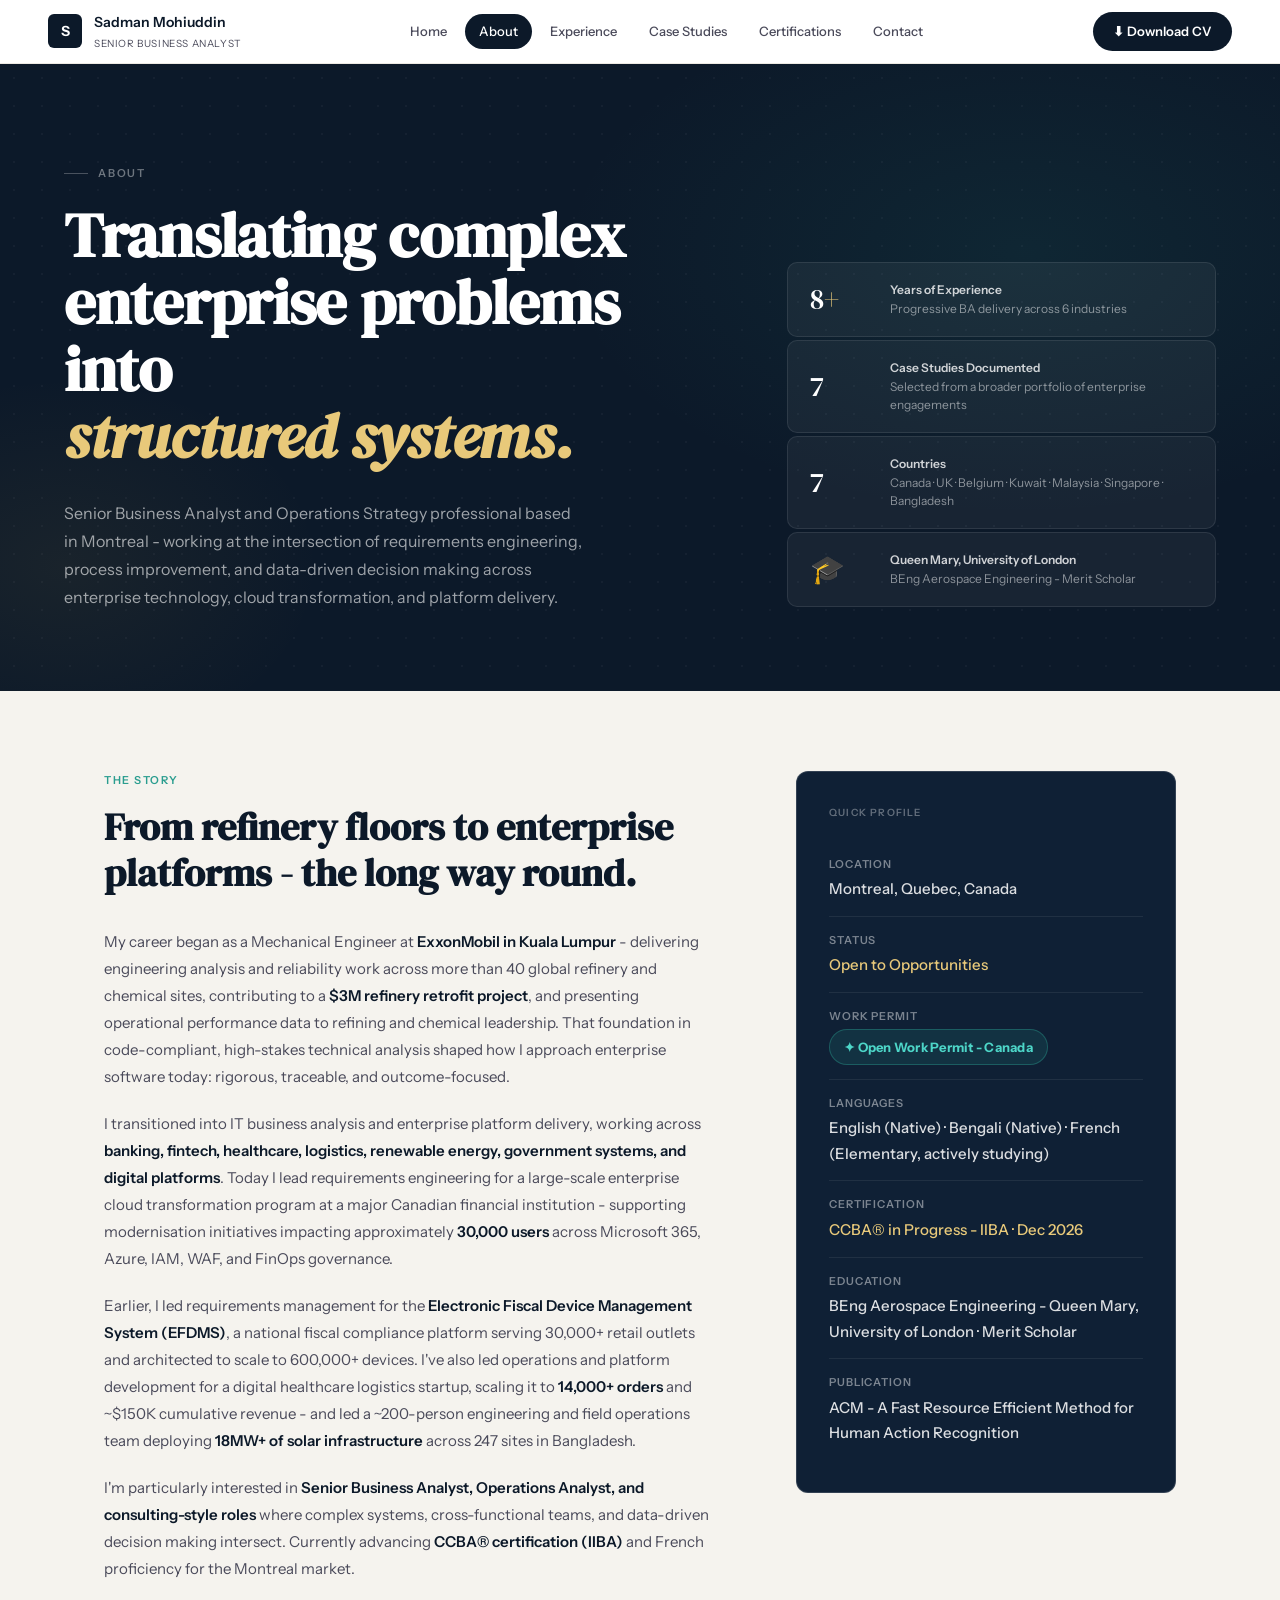
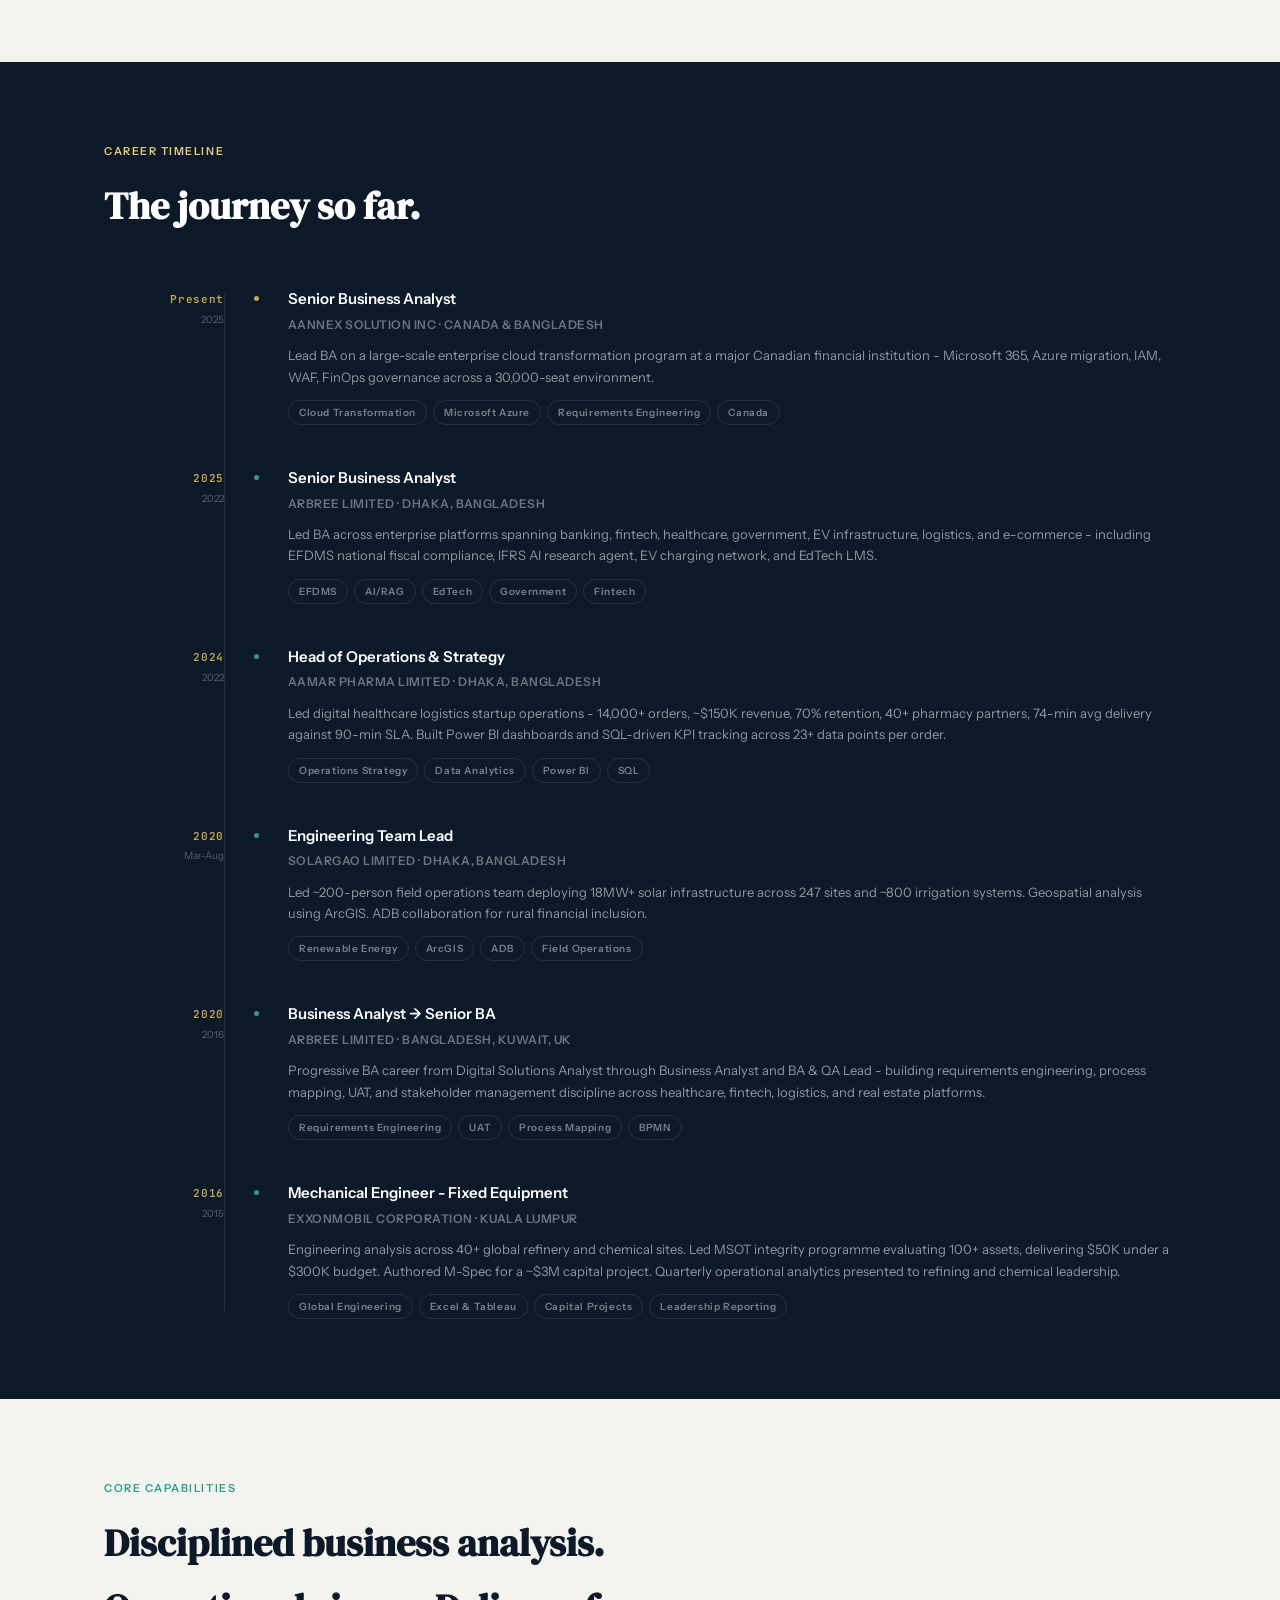
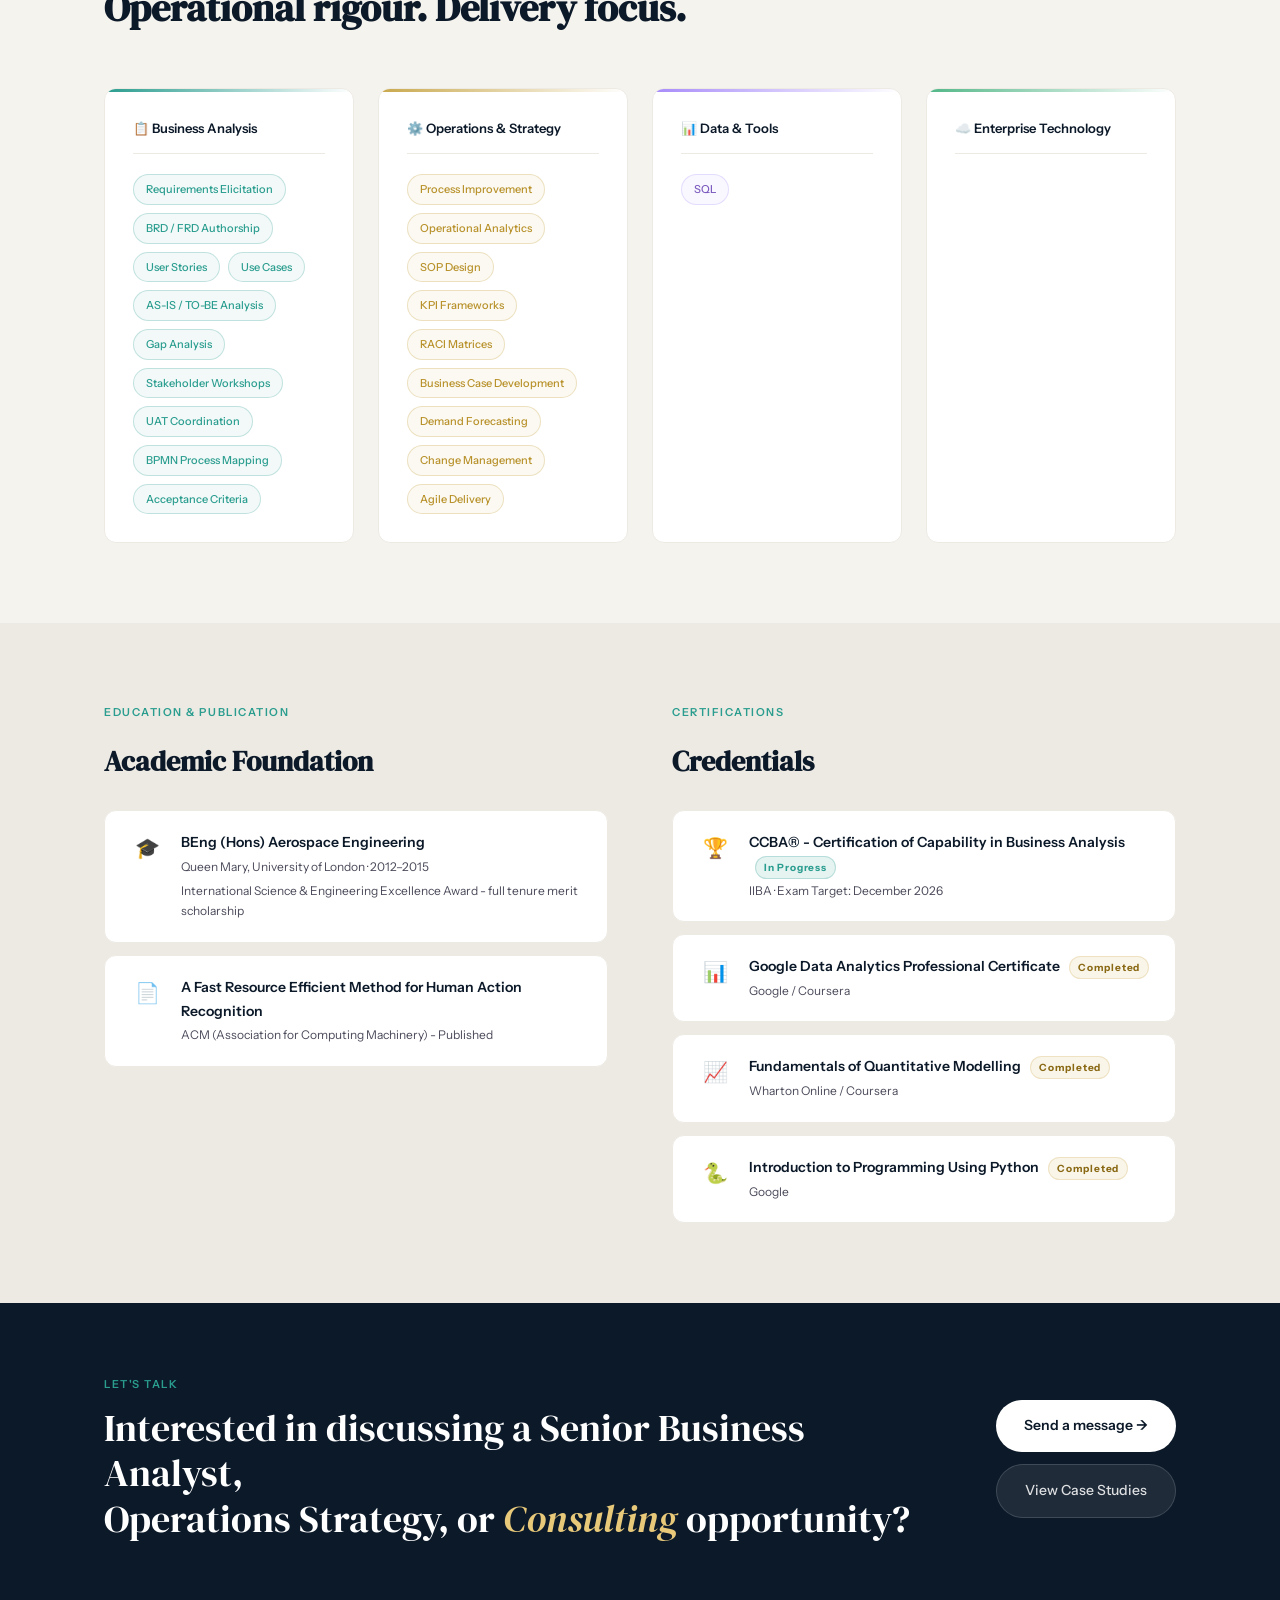
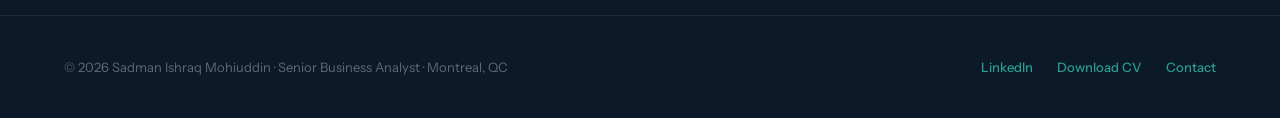
==== public/about.html @ eb1c975e "Changes Co-authored-by: SadmanIshraqMohiuddin <38718132+SadmanIshraqMohiuddin@users.noreply.github.c" ====
<!DOCTYPE html>
<html lang="en">
<head>
<meta charset="UTF-8">
<meta name="viewport" content="width=device-width, initial-scale=1.0">
<title>About - Sadman Ishraq Mohiuddin</title>
<link rel="preconnect" href="https://fonts.googleapis.com">
<link href="https://fonts.googleapis.com/css2?family=DM+Serif+Display:ital@0;1&family=Instrument+Sans:wght@400;500;600&family=JetBrains+Mono:wght@400;500&display=swap" rel="stylesheet">
<style>
:root{
  --cream:#f5f3ee;--cream-dark:#edeae3;--navy:#0c1929;--navy-mid:#152538;--navy-light:#1e3a52;
  --gold:#c9a84c;--gold-light:#e8c97a;--teal:#2a9d8f;
  --text-dark:#1a1a2e;--text-mid:#4a4a5a;
  --serif:'DM Serif Display',Georgia,serif;--sans:'Instrument Sans',sans-serif;--mono:'JetBrains Mono',monospace;
  --radius:12px
}
*,*::before,*::after{box-sizing:border-box;margin:0;padding:0}
html{scroll-behavior:smooth;color-scheme:light}
body{background:#fff;color:var(--text-dark);font-family:var(--sans);font-size:15px;line-height:1.7;overflow-x:hidden}

/* NAV */
.nav{background:rgba(255,255,255,.95);backdrop-filter:blur(12px);border-bottom:1px solid var(--cream-dark);padding:0 48px;height:64px;display:flex;align-items:center;justify-content:space-between;position:sticky;top:0;z-index:100}
.nav-brand{display:flex;align-items:center;gap:12px;text-decoration:none}
.nav-avatar{width:34px;height:34px;background:var(--navy);border-radius:6px;display:flex;align-items:center;justify-content:center;color:#fff;font-weight:700;font-size:14px}
.nav-name{font-size:14px;font-weight:600;color:var(--navy)}
.nav-role{font-size:10px;color:var(--text-mid);letter-spacing:.06em;text-transform:uppercase}
.nav-links{display:flex;align-items:center;gap:4px}
.nav-link{font-size:13px;font-weight:500;color:var(--text-mid);text-decoration:none;padding:6px 14px;border-radius:100px;transition:all .2s}
.nav-link:hover{color:var(--navy);background:var(--cream)}
.nav-link.active{background:var(--navy);color:#fff}
.nav-cv{font-size:13px;font-weight:600;padding:8px 20px;background:var(--navy);color:#fff;border-radius:100px;text-decoration:none}

/* HERO */
.hero{background:var(--navy);padding:100px 64px 80px;position:relative;overflow:hidden}
.hero::before{content:'';position:absolute;inset:0;background-image:radial-gradient(rgba(255,255,255,.035) 1px,transparent 1px);background-size:28px 28px;pointer-events:none}
.hero::after{content:'';position:absolute;inset:0;background:radial-gradient(ellipse 60% 70% at 80% 30%,rgba(42,157,143,.1) 0%,transparent 60%),radial-gradient(ellipse 40% 60% at 5% 80%,rgba(201,168,76,.07) 0%,transparent 50%);pointer-events:none}
.hero-inner{max-width:1200px;margin:0 auto;display:grid;grid-template-columns:1.2fr 0.8fr;gap:80px;align-items:end;position:relative;z-index:1}
.hero-label{font-size:11px;font-weight:600;letter-spacing:.16em;text-transform:uppercase;color:rgba(255,255,255,.4);margin-bottom:20px;display:flex;align-items:center;gap:10px}
.hero-label::before{content:'';width:24px;height:1px;background:rgba(255,255,255,.25)}
.hero h1{font-family:var(--serif);font-size:clamp(38px,5vw,62px);color:#fff;line-height:1.08;margin-bottom:28px;letter-spacing:-.3px}
.hero h1 em{color:var(--gold-light);font-style:italic}
.hero-sub{color:rgba(255,255,255,.6);font-size:16px;line-height:1.75;max-width:520px}
.hero-right{display:flex;flex-direction:column;gap:3px;padding-bottom:4px}
.quick-stat{background:rgba(255,255,255,.05);border:1px solid rgba(255,255,255,.09);border-radius:10px;padding:18px 22px;display:flex;align-items:center;gap:16px;transition:background .2s}
.quick-stat:hover{background:rgba(255,255,255,.09)}
.qs-num{font-family:var(--serif);font-size:28px;color:#fff;line-height:1;min-width:64px}
.qs-num em{font-style:normal;color:var(--gold-light)}
.qs-label{font-size:12px;color:rgba(255,255,255,.5);line-height:1.5}
.qs-label strong{color:rgba(255,255,255,.8);font-weight:600;display:block;margin-bottom:1px}

/* NARRATIVE */
.narrative-section{background:var(--cream);padding:80px 0}
.narrative-inner{max-width:1200px;margin:0 auto;padding:0 64px;display:grid;grid-template-columns:1fr 380px;gap:80px;align-items:start}
.narrative-text .section-label{font-size:11px;font-weight:600;letter-spacing:.14em;text-transform:uppercase;color:var(--teal);margin-bottom:16px}
.narrative-text h2{font-family:var(--serif);font-size:clamp(28px,3vw,38px);color:var(--navy);line-height:1.2;margin-bottom:32px}
.narrative-para{font-size:15px;color:var(--text-mid);line-height:1.8;margin-bottom:20px}
.narrative-para:last-child{margin-bottom:0}
.narrative-para strong{color:var(--navy);font-weight:600}
.narrative-card{background:#0f2035;border:1px solid rgba(255,255,255,.15);border-radius:var(--radius);padding:32px;position:sticky;top:80px}
.nc-label{font-size:10px;font-weight:600;letter-spacing:.12em;text-transform:uppercase;color:rgba(255,255,255,.35);margin-bottom:20px}
.nc-item{padding:14px 0;border-bottom:1px solid rgba(255,255,255,.07);display:flex;flex-direction:column;gap:3px}
.nc-item:last-child{border-bottom:none}
.nc-key{font-size:11px;font-weight:600;letter-spacing:.08em;text-transform:uppercase;color:rgba(255,255,255,.45)}
.nc-val{font-size:15px;color:rgba(255,255,255,.85);font-weight:500}
.nc-val.gold{color:var(--gold-light)}

/* TIMELINE */
.timeline-section{background:var(--navy);padding:80px 0}
.timeline-inner{max-width:1200px;margin:0 auto;padding:0 64px}
.timeline-inner .section-label{font-size:11px;font-weight:600;letter-spacing:.14em;text-transform:uppercase;color:var(--gold-light);margin-bottom:12px}
.timeline-inner h2{font-family:var(--serif);font-size:clamp(28px,3vw,40px);color:#fff;margin-bottom:48px}
.tl{display:flex;flex-direction:column;gap:0;position:relative}
.tl::before{content:'';position:absolute;left:120px;top:8px;bottom:8px;width:1px;background:rgba(255,255,255,.1)}
.tl-item{display:grid;grid-template-columns:120px 1fr;gap:32px;align-items:start;padding-bottom:40px;position:relative;opacity:0;transform:translateX(-20px);transition:opacity .5s ease,transform .5s ease}
.tl-item.visible{opacity:1;transform:translateX(0)}
.tl-item:last-child{padding-bottom:0}
.tl-date{text-align:right;padding-top:4px}
.tl-year{font-family:var(--mono);font-size:11px;font-weight:600;color:var(--gold);letter-spacing:.06em}
.tl-period{font-size:10px;color:rgba(255,255,255,.3);margin-top:2px}
.tl-content{padding-left:32px;position:relative}
.tl-content::before{content:'';position:absolute;left:-4px;top:8px;width:9px;height:9px;border-radius:50%;background:var(--teal);border:2px solid var(--navy);z-index:1}
.tl-item:first-child .tl-content::before{background:var(--gold)}
.tl-role{font-size:15px;font-weight:600;color:#fff;margin-bottom:3px}
.tl-company{font-size:12px;font-weight:600;letter-spacing:.04em;color:rgba(255,255,255,.4);margin-bottom:10px;text-transform:uppercase}
.tl-desc{font-size:13px;color:rgba(255,255,255,.55);line-height:1.65}
.tl-tags{display:flex;flex-wrap:wrap;gap:6px;margin-top:12px}
.tl-tag{font-size:10px;font-weight:600;letter-spacing:.06em;padding:3px 10px;border-radius:100px;border:1px solid rgba(255,255,255,.1);color:rgba(255,255,255,.45)}

/* CAPABILITIES */
.cap-section{background:var(--cream);padding:80px 0}
.cap-inner{max-width:1200px;margin:0 auto;padding:0 64px}
.cap-inner .section-label{font-size:11px;font-weight:600;letter-spacing:.14em;text-transform:uppercase;color:var(--teal);margin-bottom:12px}
.cap-inner h2{font-family:var(--serif);font-size:clamp(28px,3vw,40px);color:var(--navy);margin-bottom:48px}
.cap-grid{display:grid;grid-template-columns:repeat(4,1fr);gap:24px}
.cap-col{background:#fff;border:1px solid var(--cream-dark);border-radius:var(--radius);padding:28px;position:relative;overflow:hidden}
.cap-col::before{content:'';position:absolute;top:0;left:0;right:0;height:3px}
.cap-col:nth-child(1)::before{background:linear-gradient(90deg,var(--teal),transparent)}
.cap-col:nth-child(2)::before{background:linear-gradient(90deg,var(--gold),transparent)}
.cap-col:nth-child(3)::before{background:linear-gradient(90deg,#a78bfa,transparent)}
.cap-col:nth-child(4)::before{background:linear-gradient(90deg,#52b788,transparent)}
.cap-col-title{font-size:13px;font-weight:600;color:var(--navy);margin-bottom:20px;display:flex;align-items:center;gap:8px;padding-bottom:14px;border-bottom:1px solid var(--cream-dark)}
.cap-pills{display:flex;flex-wrap:wrap;gap:8px}
.cap-pill{font-size:11px;font-weight:500;padding:5px 12px;border-radius:100px;border:1px solid;transition:all .2s;cursor:default}
.cap-col:nth-child(1) .cap-pill{color:#2a9d8f;border-color:rgba(42,157,143,.25);background:rgba(42,157,143,.06)}
.cap-col:nth-child(2) .cap-pill{color:#b8912a;border-color:rgba(201,168,76,.3);background:rgba(201,168,76,.07)}
.cap-col:nth-child(3) .cap-pill{color:#7c5cbf;border-color:rgba(167,139,250,.25);background:rgba(167,139,250,.07)}
.cap-col:nth-child(4) .cap-pill{color:#2d7a52;border-color:rgba(82,183,136,.25);background:rgba(82,183,136,.07)}
.cap-col:nth-child(1) .cap-pill:hover{background:rgba(42,157,143,.14)}
.cap-col:nth-child(2) .cap-pill:hover{background:rgba(201,168,76,.16)}
.cap-col:nth-child(3) .cap-pill:hover{background:rgba(167,139,250,.15)}
.cap-col:nth-child(4) .cap-pill:hover{background:rgba(82,183,136,.14)}

/* CREDENTIALS */
.cred-section{background:var(--cream-dark);padding:80px 0}
.cred-inner{max-width:1200px;margin:0 auto;padding:0 64px;display:grid;grid-template-columns:1fr 1fr;gap:64px}
.cred-block .section-label{font-size:11px;font-weight:600;letter-spacing:.14em;text-transform:uppercase;color:var(--teal);margin-bottom:16px}
.cred-block h2{font-family:var(--serif);font-size:28px;color:var(--navy);margin-bottom:24px}
.cred-item{background:#fff;border:1px solid var(--cream-dark);border-radius:var(--radius);padding:20px 24px;margin-bottom:12px;display:flex;gap:16px;align-items:flex-start}
.cred-item:last-child{margin-bottom:0}
.cred-icon{font-size:20px;flex-shrink:0;width:36px;text-align:center}
.cred-title{font-size:14px;font-weight:600;color:var(--navy);margin-bottom:2px}
.cred-sub{font-size:12px;color:var(--text-mid)}
.cred-badge{font-size:10px;font-weight:700;letter-spacing:.08em;padding:2px 8px;border-radius:100px;margin-left:6px;display:inline-block}
.cred-badge.active{background:rgba(42,157,143,.12);color:var(--teal);border:1px solid rgba(42,157,143,.25)}
.cred-badge.done{background:rgba(201,168,76,.12);color:#8a6914;border:1px solid rgba(201,168,76,.25)}

/* CTA */
.cta-section{background:var(--navy);padding:72px 0}
.cta-inner{max-width:1200px;margin:0 auto;padding:0 64px;display:grid;grid-template-columns:1fr auto;gap:64px;align-items:center}
.cta-label{font-size:11px;font-weight:600;letter-spacing:.14em;text-transform:uppercase;color:var(--teal);margin-bottom:12px}
.cta-title{font-family:var(--serif);font-size:clamp(28px,3vw,38px);color:#fff;line-height:1.2}
.cta-title em{color:var(--gold-light);font-style:italic}
.cta-btns{display:flex;flex-direction:column;gap:12px;white-space:nowrap}
.btn-p{padding:14px 28px;background:#fff;color:var(--navy);border-radius:100px;font-size:14px;font-weight:600;text-decoration:none;display:inline-flex;align-items:center;gap:8px;transition:all .2s}
.btn-p:hover{background:var(--gold-light)}
.btn-s{padding:14px 28px;background:rgba(255,255,255,.08);color:rgba(255,255,255,.85);border:1px solid rgba(255,255,255,.15);border-radius:100px;font-size:14px;font-weight:500;text-decoration:none;transition:all .2s}
.btn-s:hover{background:rgba(255,255,255,.15)}

/* FOOTER */
.footer{background:var(--navy);border-top:1px solid rgba(255,255,255,.07);padding:40px 64px;display:flex;justify-content:space-between;align-items:center}
.footer p{font-size:13px;color:rgba(255,255,255,.35)}
.footer-links{display:flex;gap:24px}
.footer-links a{font-size:13px;color:var(--teal);text-decoration:none;font-weight:500}

.fade-up{opacity:0;transform:translateY(24px);transition:opacity .6s ease,transform .6s ease}
.fade-up.visible{opacity:1;transform:translateY(0)}
.stagger-1{transition-delay:.1s}.stagger-2{transition-delay:.2s}.stagger-3{transition-delay:.3s}

/* Hero entrance */
.hero-label{opacity:0;transform:translateY(12px);animation:heroIn .6s ease .1s forwards}
.hero h1{opacity:0;transform:translateY(18px);animation:heroIn .75s ease .25s forwards}
.hero-sub{opacity:0;transform:translateY(14px);animation:heroIn .65s ease .45s forwards}
.quick-stat{opacity:0;transform:translateX(20px)}
.quick-stat.qs1{animation:slideInRight .55s ease .35s forwards}
.quick-stat.qs2{animation:slideInRight .55s ease .5s forwards}
.quick-stat.qs3{animation:slideInRight .55s ease .65s forwards}
.quick-stat.qs4{animation:slideInRight .55s ease .8s forwards}
@keyframes heroIn{to{opacity:1;transform:translateY(0)}}
@keyframes slideInRight{to{opacity:1;transform:translateX(0)}}

/* Timeline dot pulse on present item */
.tl-item:first-child .tl-content::before{animation:dotPulse 2.5s ease-in-out 1.5s infinite}
@keyframes dotPulse{0%,100%{box-shadow:0 0 0 0 rgba(201,168,76,.4)}50%{box-shadow:0 0 0 6px rgba(201,168,76,.0)}}

/* Cap pills stagger */
.cap-pill{opacity:0;transform:translateY(8px);transition:opacity .35s ease,transform .35s ease,background .2s,color .2s}
.cap-pill.visible{opacity:1;transform:translateY(0)}

/* Cred items */
.cred-item{opacity:0;transform:translateY(16px);transition:opacity .5s ease,transform .5s ease}
.cred-item.visible{opacity:1;transform:translateY(0)}

/* Nav scroll shadow */
.nav{transition:box-shadow .3s ease}
.nav.scrolled{box-shadow:0 4px 24px rgba(12,25,41,.08)}

@media(max-width:1024px){
  .hero-inner,.narrative-inner,.cred-inner,.cta-inner{grid-template-columns:1fr;gap:40px}
  .hero-right{display:grid;grid-template-columns:1fr 1fr;gap:12px}
  .cap-grid{grid-template-columns:1fr 1fr}
  .narrative-card{position:static}
}
@media(max-width:768px){
  .nav{padding:0 24px}.hero{padding:80px 24px 64px}
  .hero-right{grid-template-columns:1fr}
  .cap-grid{grid-template-columns:1fr}
  .timeline-inner,.narrative-inner,.cap-inner,.cred-inner,.cta-inner{padding:0 24px}
  .tl::before{left:90px}
  .tl-item{grid-template-columns:90px 1fr;gap:20px}
  .footer{flex-direction:column;gap:16px;padding:32px 24px;text-align:center}
}
</style>
</head>
<body>

<nav class="nav">
  <a class="nav-brand" href="#">
    <div class="nav-avatar">S</div>
    <div>
      <div class="nav-name">Sadman Mohiuddin</div>
      <div class="nav-role">Senior Business Analyst</div>
    </div>
  </a>
  <div class="nav-links">
    <a class="nav-link" href="/">Home</a>
    <a class="nav-link active" href="/about">About</a>
    <a class="nav-link" href="/experience">Experience</a>
    <a class="nav-link" href="/case-studies">Case Studies</a>
    <a class="nav-link" href="/certifications">Certifications</a>
    <a class="nav-link" href="/contact">Contact</a>
  </div>
  <a class="nav-cv" href="/cv">⬇ Download CV</a>
</nav>

<!-- HERO -->
<header class="hero">
  <div class="hero-inner">
    <div>
      <div class="hero-label">About</div>
      <h1>Translating complex<br>enterprise problems into<br><em>structured systems.</em></h1>
      <p class="hero-sub">Senior Business Analyst and Operations Strategy professional based in Montreal - working at the intersection of requirements engineering, process improvement, and data-driven decision making across enterprise technology, cloud transformation, and platform delivery.</p>
    </div>
    <div class="hero-right">
      <div class="quick-stat qs1">
        <div class="qs-num">8<em>+</em></div>
        <div class="qs-label"><strong>Years of Experience</strong>Progressive BA delivery across 6 industries</div>
      </div>
      <div class="quick-stat qs2">
        <div class="qs-num">7</div>
        <div class="qs-label"><strong>Case Studies Documented</strong>Selected from a broader portfolio of enterprise engagements</div>
      </div>
      <div class="quick-stat qs3">
        <div class="qs-num">7</div>
        <div class="qs-label"><strong>Countries</strong>Canada · UK · Belgium · Kuwait · Malaysia · Singapore · Bangladesh</div>
      </div>
      <div class="quick-stat qs4">
        <div class="qs-num"><em>🎓</em></div>
        <div class="qs-label"><strong>Queen Mary, University of London</strong>BEng Aerospace Engineering - Merit Scholar</div>
      </div>
    </div>
  </div>
</header>

<!-- NARRATIVE -->
<div class="narrative-section">
  <div class="narrative-inner">
    <div class="narrative-text fade-up">
      <div class="section-label">The Story</div>
      <h2>From refinery floors to enterprise platforms - the long way round.</h2>
      <p class="narrative-para">My career began as a Mechanical Engineer at <strong>ExxonMobil in Kuala Lumpur</strong> - delivering engineering analysis and reliability work across more than 40 global refinery and chemical sites, contributing to a <strong>$3M refinery retrofit project</strong>, and presenting operational performance data to refining and chemical leadership. That foundation in code-compliant, high-stakes technical analysis shaped how I approach enterprise software today: rigorous, traceable, and outcome-focused.</p>
      <p class="narrative-para">I transitioned into IT business analysis and enterprise platform delivery, working across <strong>banking, fintech, healthcare, logistics, renewable energy, government systems, and digital platforms</strong>. Today I lead requirements engineering for a large-scale enterprise cloud transformation program at a major Canadian financial institution - supporting modernisation initiatives impacting approximately <strong>30,000 users</strong> across Microsoft 365, Azure, IAM, WAF, and FinOps governance.</p>
      <p class="narrative-para">Earlier, I led requirements management for the <strong>Electronic Fiscal Device Management System (EFDMS)</strong>, a national fiscal compliance platform serving 30,000+ retail outlets and architected to scale to 600,000+ devices. I've also led operations and platform development for a digital healthcare logistics startup, scaling it to <strong>14,000+ orders</strong> and ~$150K cumulative revenue - and led a ~200-person engineering and field operations team deploying <strong>18MW+ of solar infrastructure</strong> across 247 sites in Bangladesh.</p>
      <p class="narrative-para">I'm particularly interested in <strong>Senior Business Analyst, Operations Analyst, and consulting-style roles</strong> where complex systems, cross-functional teams, and data-driven decision making intersect. Currently advancing <strong>CCBA® certification (IIBA)</strong> and French proficiency for the Montreal market.</p>
    </div>
    <div class="fade-up stagger-2">
      <div class="narrative-card">
        <div class="nc-label">Quick Profile</div>
        <div class="nc-item">
          <div class="nc-key">Location</div>
          <div class="nc-val">Montreal, Quebec, Canada</div>
        </div>
        <div class="nc-item">
          <div class="nc-key">Status</div>
          <div class="nc-val gold">Open to Opportunities</div>
        </div>
        <div class="nc-item">
          <div class="nc-key">Work Permit</div>
          <div class="nc-val" style="display:inline-flex;align-items:center;gap:8px;background:rgba(42,157,143,.15);border:1px solid rgba(42,157,143,.4);color:#4dd6c8;padding:6px 14px;border-radius:100px;font-size:13px;font-weight:700;letter-spacing:.02em;width:fit-content">✦ Open Work Permit - Canada</div>
        </div>
        <div class="nc-item">
          <div class="nc-key">Languages</div>
          <div class="nc-val">English (Native) · Bengali (Native) · French (Elementary, actively studying)</div>
        </div>
        <div class="nc-item">
          <div class="nc-key">Certification</div>
          <div class="nc-val gold">CCBA® in Progress - IIBA · Dec 2026</div>
        </div>
        <div class="nc-item">
          <div class="nc-key">Education</div>
          <div class="nc-val">BEng Aerospace Engineering - Queen Mary, University of London · Merit Scholar</div>
        </div>
        <div class="nc-item">
          <div class="nc-key">Publication</div>
          <div class="nc-val">ACM - A Fast Resource Efficient Method for Human Action Recognition</div>
        </div>
      </div>
    </div>
  </div>
</div>

<!-- CAREER TIMELINE -->
<div class="timeline-section">
  <div class="timeline-inner">
    <div class="section-label">Career Timeline</div>
    <h2>The journey so far.</h2>
    <div class="tl" id="timeline">
      <div class="tl-item">
        <div class="tl-date"><div class="tl-year">Present</div><div class="tl-period">2025</div></div>
        <div class="tl-content">
          <div class="tl-role">Senior Business Analyst</div>
          <div class="tl-company">AANNEX Solution Inc · Canada & Bangladesh</div>
          <div class="tl-desc">Lead BA on a large-scale enterprise cloud transformation program at a major Canadian financial institution - Microsoft 365, Azure migration, IAM, WAF, FinOps governance across a 30,000-seat environment.</div>
          <div class="tl-tags"><span class="tl-tag">Cloud Transformation</span><span class="tl-tag">Microsoft Azure</span><span class="tl-tag">Requirements Engineering</span><span class="tl-tag">Canada</span></div>
        </div>
      </div>
      <div class="tl-item">
        <div class="tl-date"><div class="tl-year">2025</div><div class="tl-period">2022</div></div>
        <div class="tl-content">
          <div class="tl-role">Senior Business Analyst</div>
          <div class="tl-company">Arbree Limited · Dhaka, Bangladesh</div>
          <div class="tl-desc">Led BA across enterprise platforms spanning banking, fintech, healthcare, government, EV infrastructure, logistics, and e-commerce - including EFDMS national fiscal compliance, IFRS AI research agent, EV charging network, and EdTech LMS.</div>
          <div class="tl-tags"><span class="tl-tag">EFDMS</span><span class="tl-tag">AI/RAG</span><span class="tl-tag">EdTech</span><span class="tl-tag">Government</span><span class="tl-tag">Fintech</span></div>
        </div>
      </div>
      <div class="tl-item">
        <div class="tl-date"><div class="tl-year">2024</div><div class="tl-period">2022</div></div>
        <div class="tl-content">
          <div class="tl-role">Head of Operations & Strategy</div>
          <div class="tl-company">Aamar Pharma Limited · Dhaka, Bangladesh</div>
          <div class="tl-desc">Led digital healthcare logistics startup operations - 14,000+ orders, ~$150K revenue, 70% retention, 40+ pharmacy partners, 74-min avg delivery against 90-min SLA. Built Power BI dashboards and SQL-driven KPI tracking across 23+ data points per order.</div>
          <div class="tl-tags"><span class="tl-tag">Operations Strategy</span><span class="tl-tag">Data Analytics</span><span class="tl-tag">Power BI</span><span class="tl-tag">SQL</span></div>
        </div>
      </div>
      <div class="tl-item">
        <div class="tl-date"><div class="tl-year">2020</div><div class="tl-period">Mar-Aug</div></div>
        <div class="tl-content">
          <div class="tl-role">Engineering Team Lead</div>
          <div class="tl-company">Solargao Limited · Dhaka, Bangladesh</div>
          <div class="tl-desc">Led ~200-person field operations team deploying 18MW+ solar infrastructure across 247 sites and ~800 irrigation systems. Geospatial analysis using ArcGIS. ADB collaboration for rural financial inclusion.</div>
          <div class="tl-tags"><span class="tl-tag">Renewable Energy</span><span class="tl-tag">ArcGIS</span><span class="tl-tag">ADB</span><span class="tl-tag">Field Operations</span></div>
        </div>
      </div>
      <div class="tl-item">
        <div class="tl-date"><div class="tl-year">2020</div><div class="tl-period">2016</div></div>
        <div class="tl-content">
          <div class="tl-role">Business Analyst → Senior BA</div>
          <div class="tl-company">Arbree Limited · Bangladesh, Kuwait, UK</div>
          <div class="tl-desc">Progressive BA career from Digital Solutions Analyst through Business Analyst and BA & QA Lead - building requirements engineering, process mapping, UAT, and stakeholder management discipline across healthcare, fintech, logistics, and real estate platforms.</div>
          <div class="tl-tags"><span class="tl-tag">Requirements Engineering</span><span class="tl-tag">UAT</span><span class="tl-tag">Process Mapping</span><span class="tl-tag">BPMN</span></div>
        </div>
      </div>
      <div class="tl-item">
        <div class="tl-date"><div class="tl-year">2016</div><div class="tl-period">2015</div></div>
        <div class="tl-content">
          <div class="tl-role">Mechanical Engineer - Fixed Equipment</div>
          <div class="tl-company">ExxonMobil Corporation · Kuala Lumpur</div>
          <div class="tl-desc">Engineering analysis across 40+ global refinery and chemical sites. Led MSOT integrity programme evaluating 100+ assets, delivering $50K under a $300K budget. Authored M-Spec for a ~$3M capital project. Quarterly operational analytics presented to refining and chemical leadership.</div>
          <div class="tl-tags"><span class="tl-tag">Global Engineering</span><span class="tl-tag">Excel & Tableau</span><span class="tl-tag">Capital Projects</span><span class="tl-tag">Leadership Reporting</span></div>
        </div>
      </div>
    </div>
  </div>
</div>

<!-- CAPABILITIES -->
<div class="cap-section">
  <div class="cap-inner">
    <div class="section-label fade-up">Core Capabilities</div>
    <h2 class="fade-up" style="font-family:var(--serif);font-size:clamp(28px,3vw,40px);color:var(--navy);margin-bottom:48px">Disciplined business analysis.<br>Operational rigour. Delivery focus.</h2>
    <div class="cap-grid">
      <div class="cap-col fade-up">
        <div class="cap-col-title">📋 Business Analysis</div>
        <div class="cap-pills">
          <span class="cap-pill">Requirements Elicitation</span>
          <span class="cap-pill">BRD / FRD Authorship</span>
          <span class="cap-pill">User Stories</span>
          <span class="cap-pill">Use Cases</span>
          <span class="cap-pill">AS-IS / TO-BE Analysis</span>
          <span class="cap-pill">Gap Analysis</span>
          <span class="cap-pill">Stakeholder Workshops</span>
          <span class="cap-pill">UAT Coordination</span>
          <span class="cap-pill">BPMN Process Mapping</span>
          <span class="cap-pill">Acceptance Criteria</span>
        </div>
      </div>
      <div class="cap-col fade-up stagger-1">
        <div class="cap-col-title">⚙️ Operations & Strategy</div>
        <div class="cap-pills">
          <span class="cap-pill">Process Improvement</span>
          <span class="cap-pill">Operational Analytics</span>
          <span class="cap-pill">SOP Design</span>
          <span class="cap-pill">KPI Frameworks</span>
          <span class="cap-pill">RACI Matrices</span>
          <span class="cap-pill">Business Case Development</span>
          <span class="cap-pill">Demand Forecasting</span>
          <span class="cap-pill">Change Management</span>
          <span class="cap-pill">Agile Delivery</span>
        </div>
      </div>
      <div class="cap-col fade-up stagger-2">
        <div class="cap-col-title">📊 Data & Tools</div>
        <div class="cap-pills">
          <span class="cap-pill">SQL</span>
          <span class="cap-pill">Power BI</span>
          <span class="cap-pill">Excel Advanced</span>
          <span class="cap-pill">Tableau</span>
          <span class="cap-pill">Python</span>
          <span class="cap-pill">Jira</span>
          <span class="cap-pill">Lucidchart</span>
          <span class="cap-pill">Visio</span>
          <span class="cap-pill">ArcGIS</span>
          <span class="cap-pill">Figma</span>
        </div>
      </div>
      <div class="cap-col fade-up stagger-3">
        <div class="cap-col-title">☁️ Enterprise Technology</div>
        <div class="cap-pills">
          <span class="cap-pill">Cloud Transformation</span>
          <span class="cap-pill">Microsoft Azure</span>
          <span class="cap-pill">Microsoft 365</span>
          <span class="cap-pill">SaaS Adoption</span>
          <span class="cap-pill">API Integration</span>
          <span class="cap-pill">IAM & FinOps</span>
          <span class="cap-pill">Infrastructure as Code</span>
          <span class="cap-pill">AWS</span>
        </div>
      </div>
    </div>
  </div>
</div>

<!-- CREDENTIALS -->
<div class="cred-section">
  <div class="cred-inner">
    <div class="cred-block fade-up">
      <div class="section-label">Education & Publication</div>
      <h2>Academic Foundation</h2>
      <div class="cred-item">
        <div class="cred-icon">🎓</div>
        <div>
          <div class="cred-title">BEng (Hons) Aerospace Engineering</div>
          <div class="cred-sub">Queen Mary, University of London · 2012–2015</div>
          <div class="cred-sub" style="margin-top:4px">International Science & Engineering Excellence Award - full tenure merit scholarship</div>
        </div>
      </div>
      <div class="cred-item">
        <div class="cred-icon">📄</div>
        <div>
          <div class="cred-title">A Fast Resource Efficient Method for Human Action Recognition</div>
          <div class="cred-sub">ACM (Association for Computing Machinery) - Published</div>
        </div>
      </div>
    </div>
    <div class="cred-block fade-up stagger-1">
      <div class="section-label">Certifications</div>
      <h2>Credentials</h2>
      <div class="cred-item">
        <div class="cred-icon">🏆</div>
        <div>
          <div class="cred-title">CCBA® - Certification of Capability in Business Analysis <span class="cred-badge active">In Progress</span></div>
          <div class="cred-sub">IIBA · Exam Target: December 2026</div>
        </div>
      </div>
      <div class="cred-item">
        <div class="cred-icon">📊</div>
        <div>
          <div class="cred-title">Google Data Analytics Professional Certificate <span class="cred-badge done">Completed</span></div>
          <div class="cred-sub">Google / Coursera</div>
        </div>
      </div>
      <div class="cred-item">
        <div class="cred-icon">📈</div>
        <div>
          <div class="cred-title">Fundamentals of Quantitative Modelling <span class="cred-badge done">Completed</span></div>
          <div class="cred-sub">Wharton Online / Coursera</div>
        </div>
      </div>
      <div class="cred-item">
        <div class="cred-icon">🐍</div>
        <div>
          <div class="cred-title">Introduction to Programming Using Python <span class="cred-badge done">Completed</span></div>
          <div class="cred-sub">Google</div>
        </div>
      </div>
    </div>
  </div>
</div>

<!-- CTA -->
<div class="cta-section">
  <div class="cta-inner">
    <div>
      <div class="cta-label">Let's Talk</div>
      <div class="cta-title">Interested in discussing a Senior Business Analyst,<br>Operations Strategy, or <em>Consulting</em> opportunity?</div>
    </div>
    <div class="cta-btns">
      <a class="btn-p" href="/contact">Send a message →</a>
      <a class="btn-s" href="/case-studies">View Case Studies</a>
    </div>
  </div>
</div>

<footer class="footer">
  <p>© 2026 Sadman Ishraq Mohiuddin · Senior Business Analyst · Montreal, QC</p>
  <div class="footer-links">
    <a href="https://linkedin.com/in/sadmanishraqmohiuddin">LinkedIn</a>
    <a href="/cv">Download CV</a>
    <a href="/contact">Contact</a>
  </div>
</footer>

<script>
// Fade-up observer
const obs = new IntersectionObserver(entries => {
  entries.forEach(e => { if(e.isIntersecting) e.target.classList.add('visible'); });
}, {threshold: 0.1});
document.querySelectorAll('.fade-up').forEach(el => obs.observe(el));

// Timeline stagger
const tlObs = new IntersectionObserver(entries => {
  entries.forEach(e => {
    if (!e.isIntersecting) return;
    const items = e.target.querySelectorAll('.tl-item');
    items.forEach((item, i) => setTimeout(() => item.classList.add('visible'), i * 150));
    tlObs.unobserve(e.target);
  });
}, {threshold: 0.1});
const tl = document.getElementById('timeline');
if (tl) tlObs.observe(tl);

// Capability pills stagger
const pillObs = new IntersectionObserver(entries => {
  entries.forEach(e => {
    if (!e.isIntersecting) return;
    const pills = e.target.querySelectorAll('.cap-pill');
    pills.forEach((pill, i) => {
      setTimeout(() => pill.classList.add('visible'), i * 40);
    });
    pillObs.unobserve(e.target);
  });
}, {threshold: 0.2});
document.querySelectorAll('.cap-grid').forEach(el => pillObs.observe(el));

// Credential items stagger
const credObs = new IntersectionObserver(entries => {
  entries.forEach(e => {
    if (!e.isIntersecting) return;
    const items = e.target.querySelectorAll('.cred-item');
    items.forEach((item, i) => {
      setTimeout(() => item.classList.add('visible'), i * 100);
    });
    credObs.unobserve(e.target);
  });
}, {threshold: 0.1});
document.querySelectorAll('.cred-block').forEach(el => credObs.observe(el));

// Nav scroll shadow
window.addEventListener('scroll', () => {
  document.querySelector('.nav').classList.toggle('scrolled', window.scrollY > 20);
}, {passive: true});
</script>
</body>
</html>
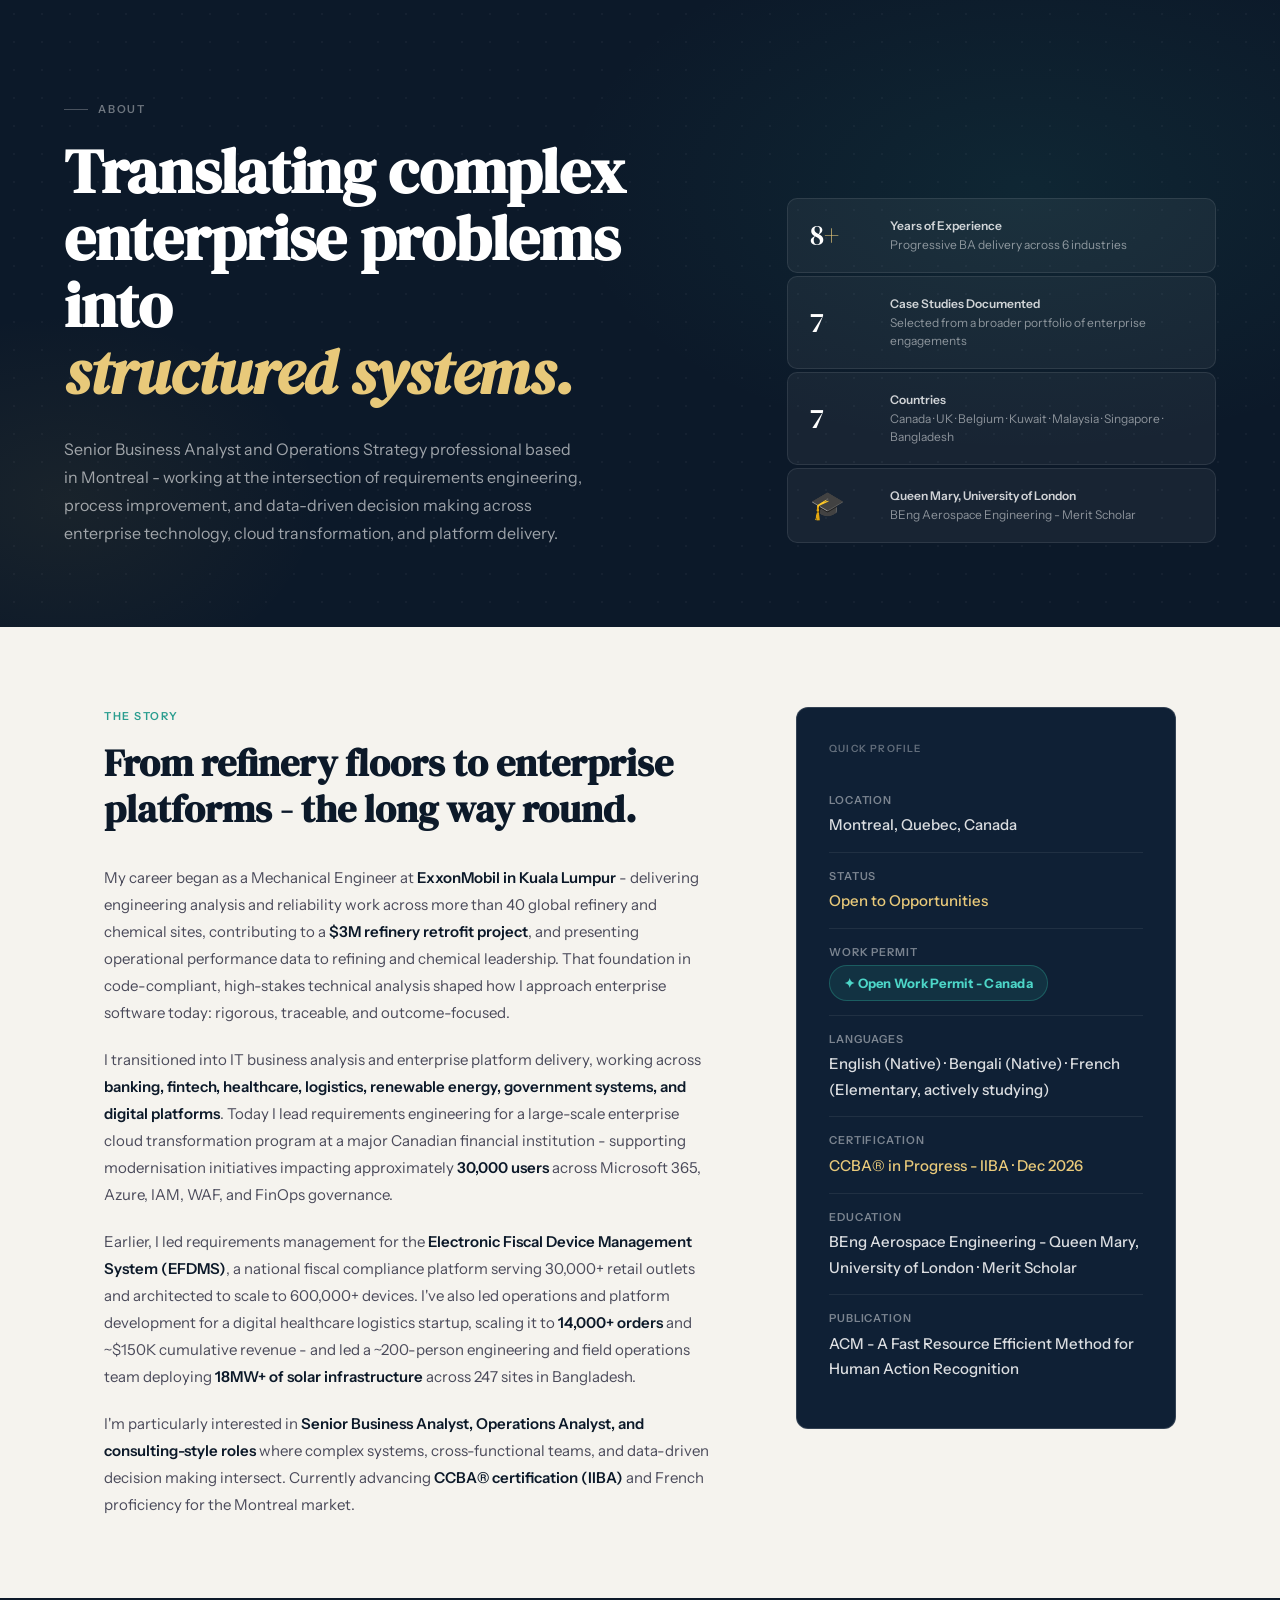
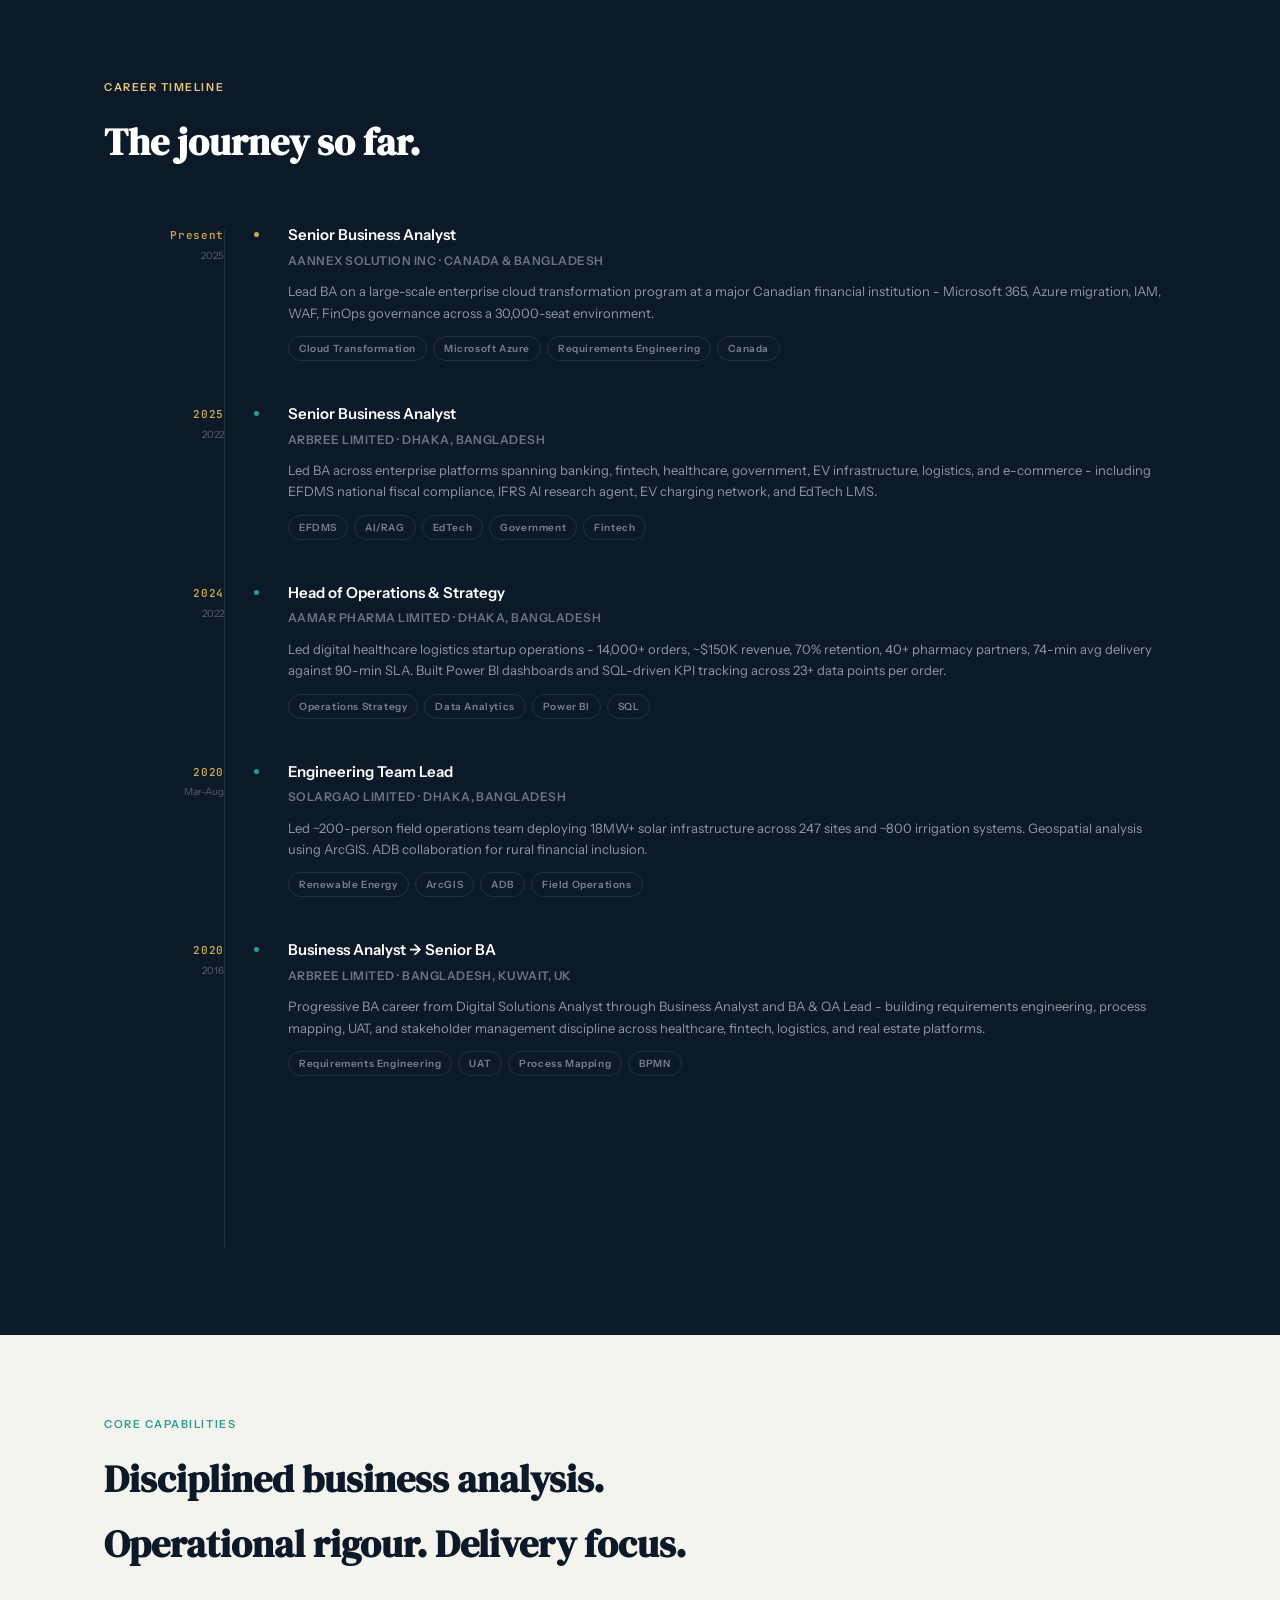
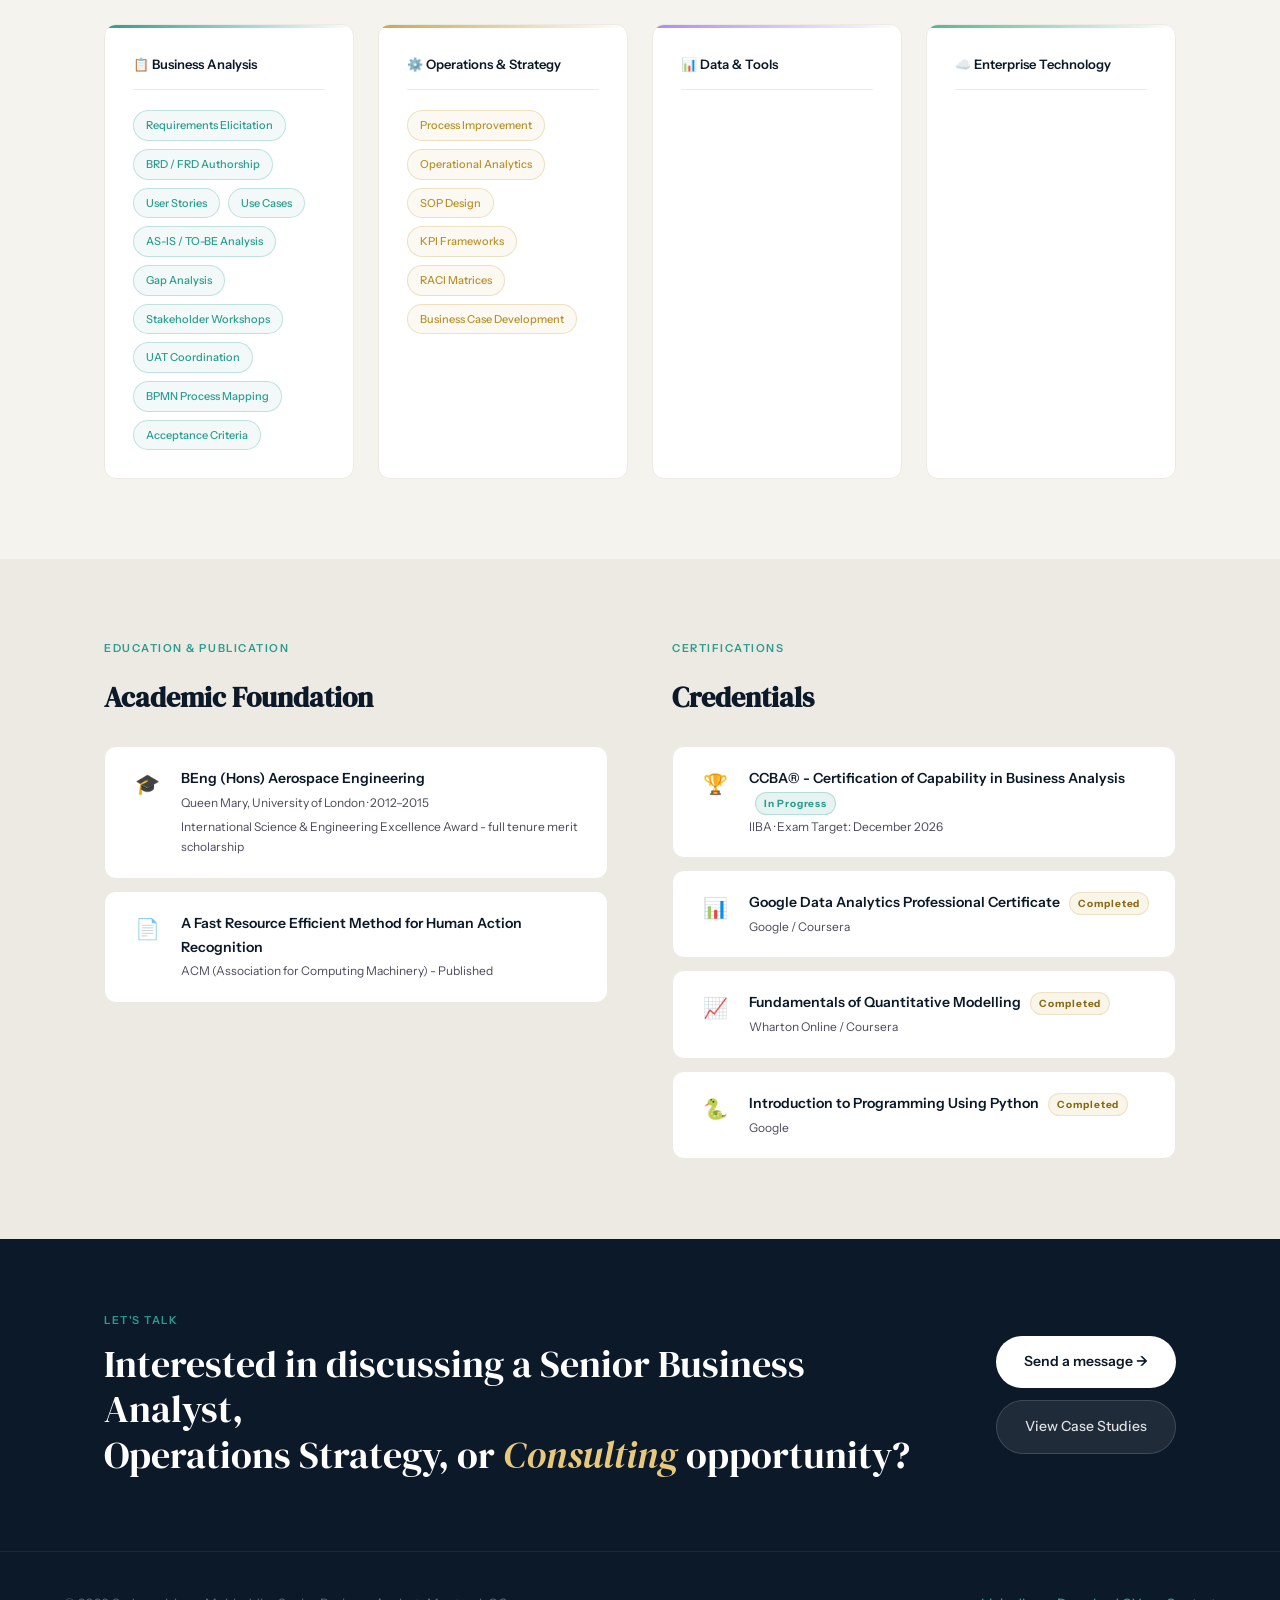
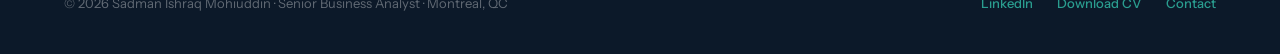
==== commit 63e1525e: "Changes Co-authored-by: SadmanIshraqMohiuddin <38718132+SadmanIshraqMohiuddin@users.noreply.github.c" ====
--- a/public/about.html
+++ b/public/about.html
@@ -193,24 +193,6 @@
 </head>
 <body>
 
-<nav class="nav">
-  <a class="nav-brand" href="#">
-    <div class="nav-avatar">S</div>
-    <div>
-      <div class="nav-name">Sadman Mohiuddin</div>
-      <div class="nav-role">Senior Business Analyst</div>
-    </div>
-  </a>
-  <div class="nav-links">
-    <a class="nav-link" href="/">Home</a>
-    <a class="nav-link active" href="/about">About</a>
-    <a class="nav-link" href="/experience">Experience</a>
-    <a class="nav-link" href="/case-studies">Case Studies</a>
-    <a class="nav-link" href="/certifications">Certifications</a>
-    <a class="nav-link" href="/contact">Contact</a>
-  </div>
-  <a class="nav-cv" href="/cv">⬇ Download CV</a>
-</nav>
 
 <!-- HERO -->
 <header class="hero">
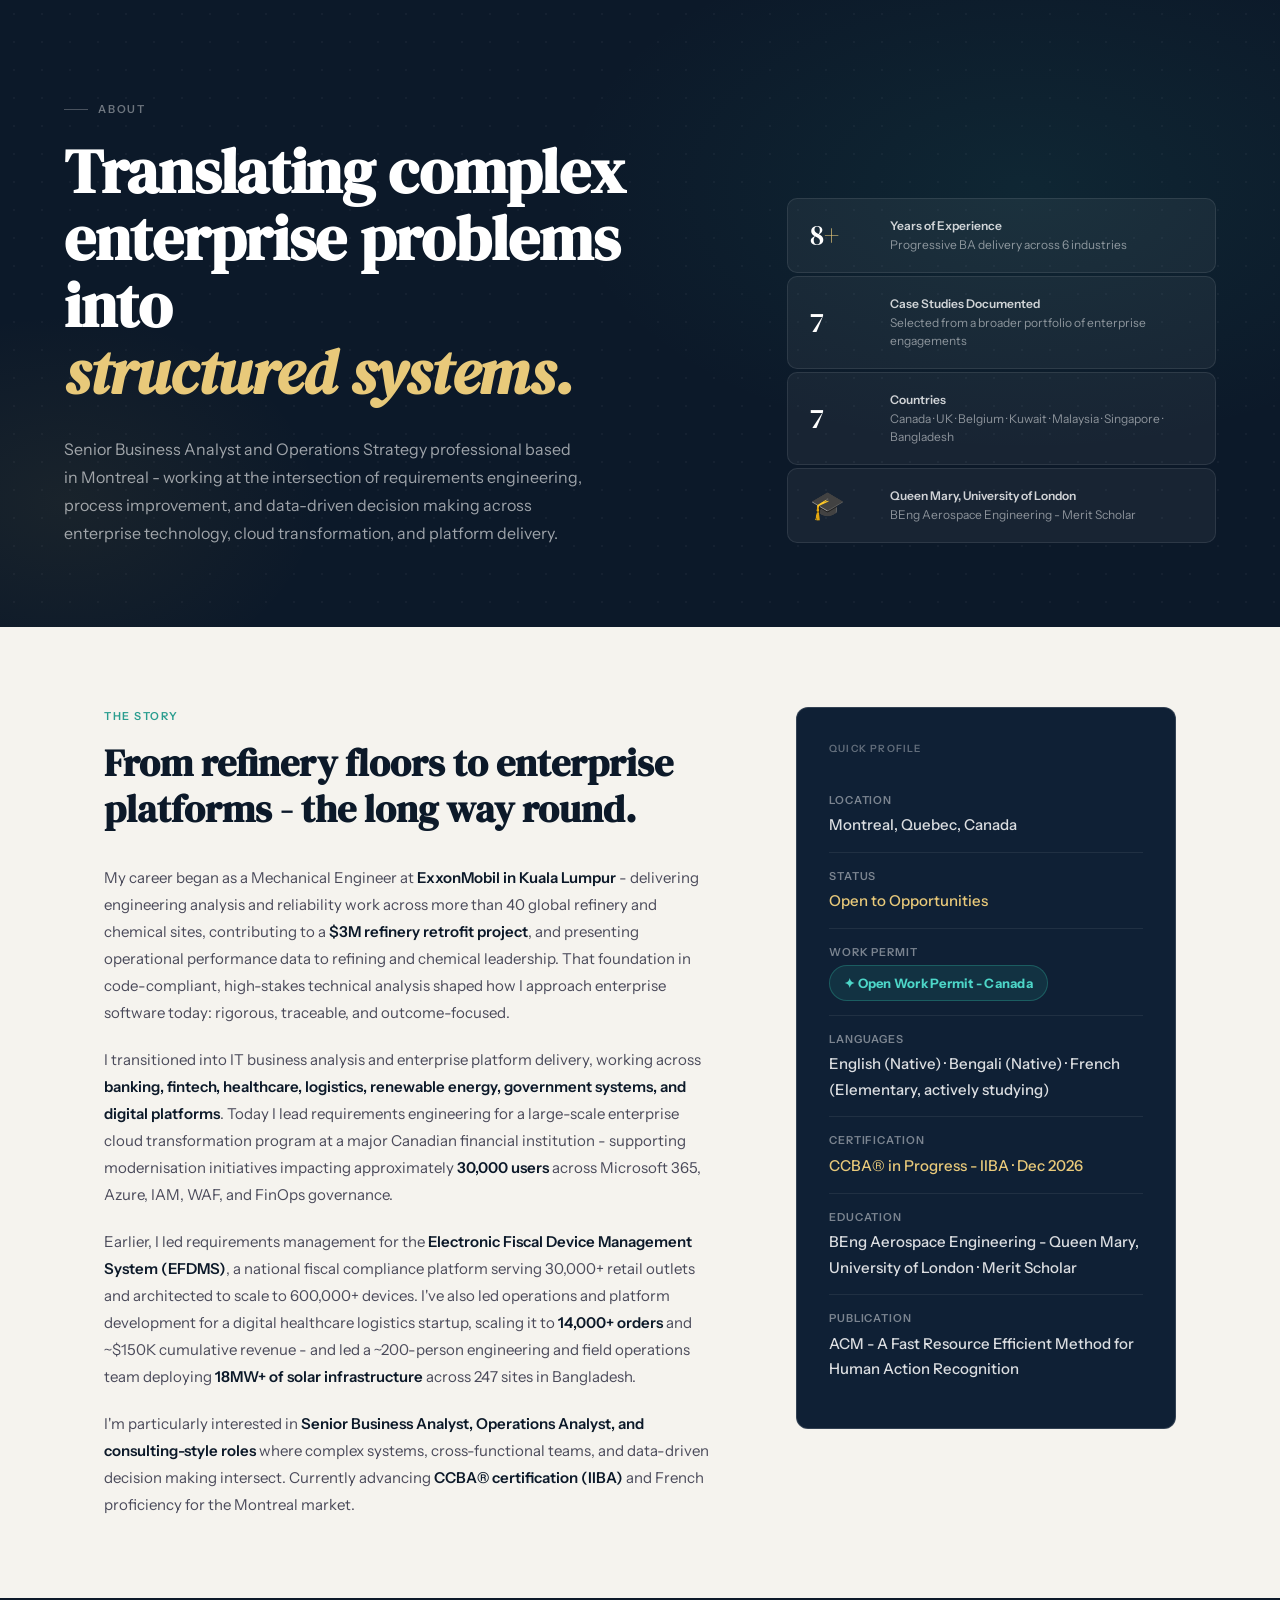
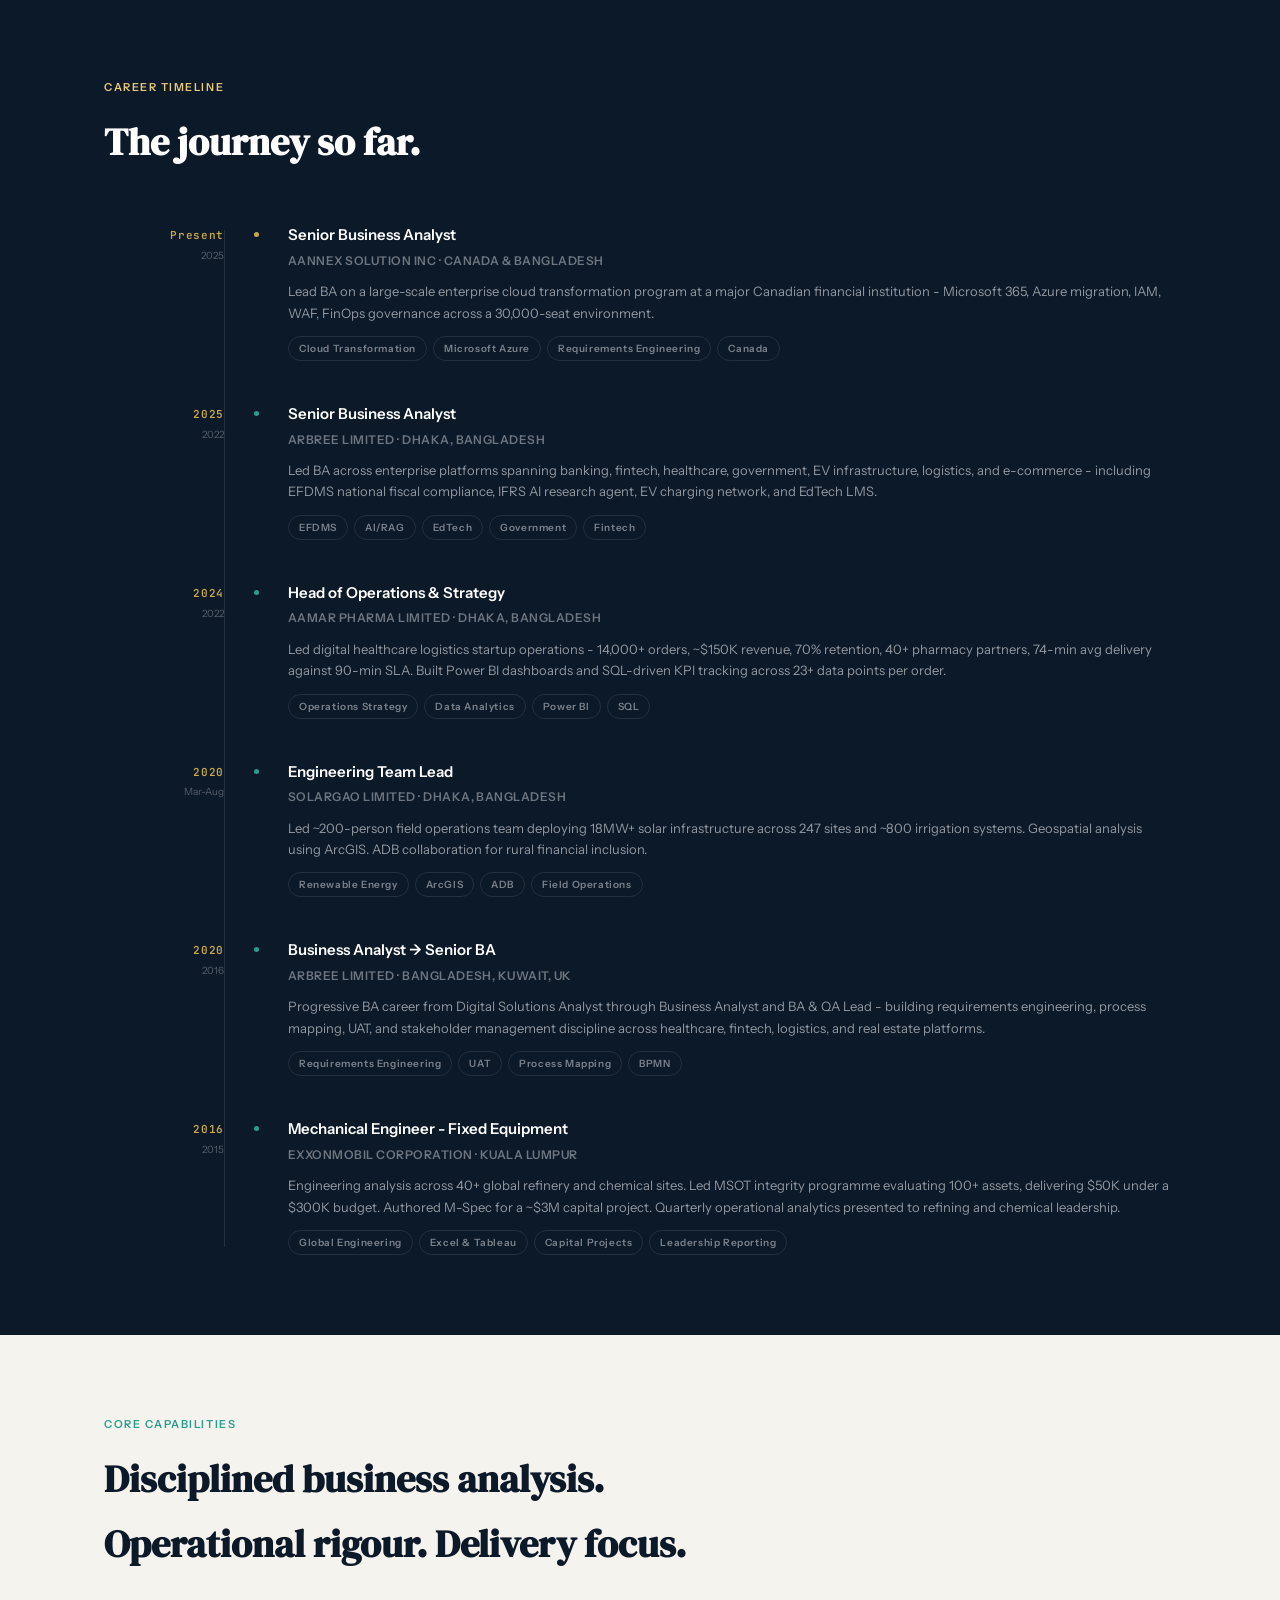
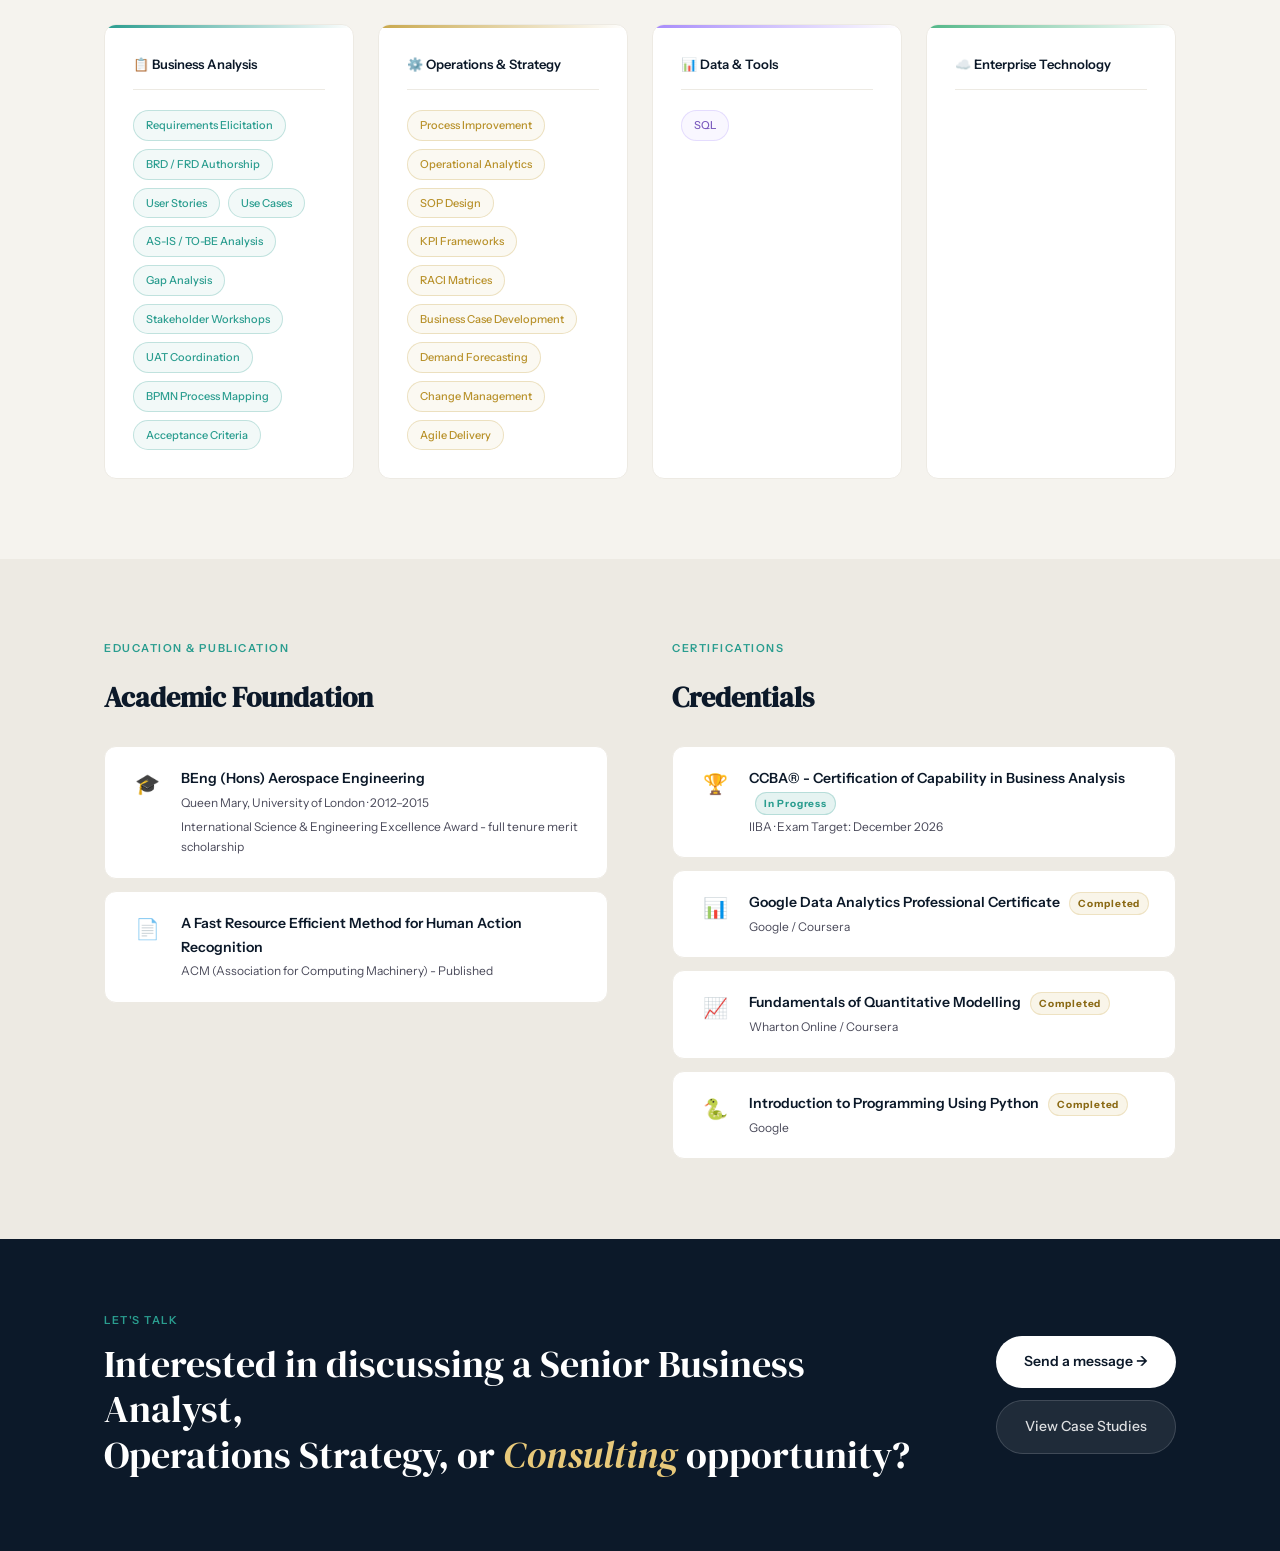
==== commit f20020c3: "Changes Co-authored-by: SadmanIshraqMohiuddin <38718132+SadmanIshraqMohiuddin@users.noreply.github.c" ====
--- a/public/about.html
+++ b/public/about.html
@@ -472,14 +472,6 @@
   </div>
 </div>
 
-<footer class="footer">
-  <p>© 2026 Sadman Ishraq Mohiuddin · Senior Business Analyst · Montreal, QC</p>
-  <div class="footer-links">
-    <a href="https://linkedin.com/in/sadmanishraqmohiuddin">LinkedIn</a>
-    <a href="/cv">Download CV</a>
-    <a href="/contact">Contact</a>
-  </div>
-</footer>
 
 <script>
 // Fade-up observer
@@ -528,7 +520,7 @@
 
 // Nav scroll shadow
 window.addEventListener('scroll', () => {
-  document.querySelector('.nav').classList.toggle('scrolled', window.scrollY > 20);
+  var n=document.querySelector('.nav'); if(n) n.classList.toggle('scrolled', window.scrollY > 20);
 }, {passive: true});
 </script>
 </body>
